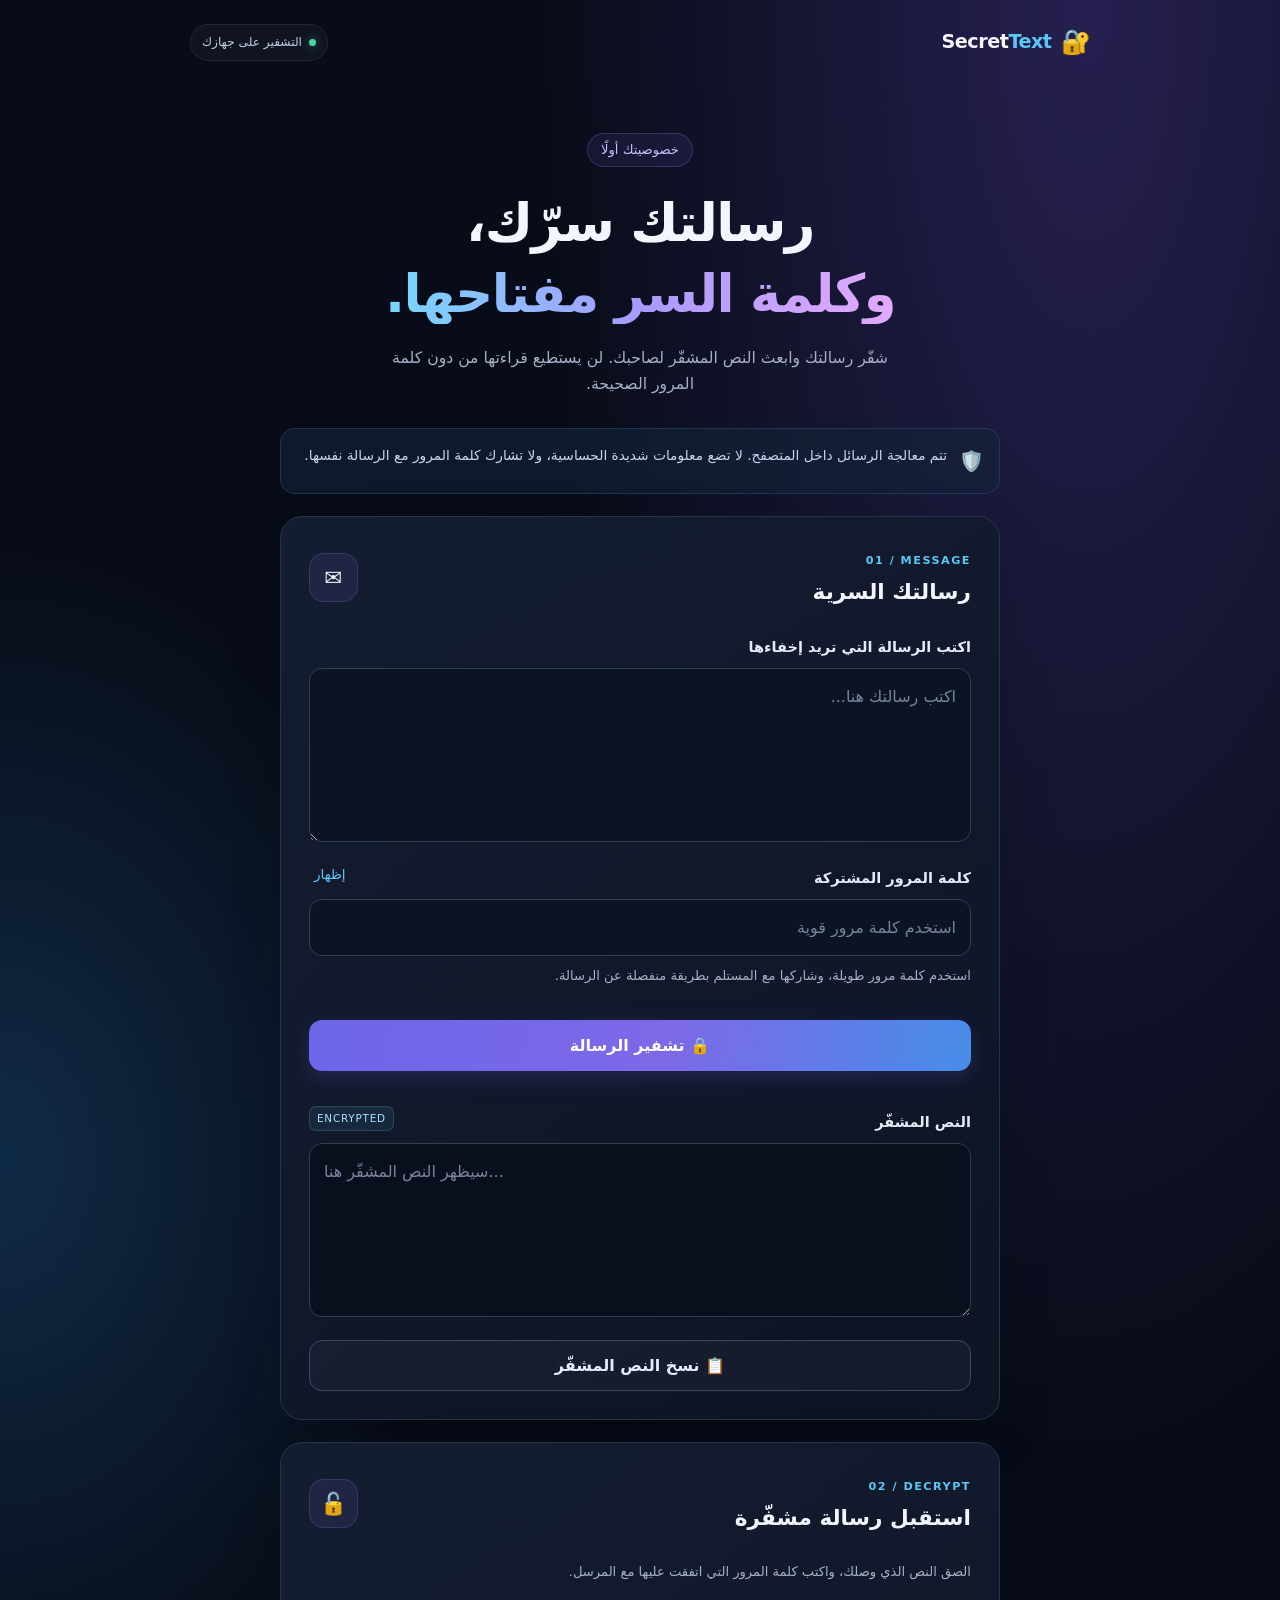
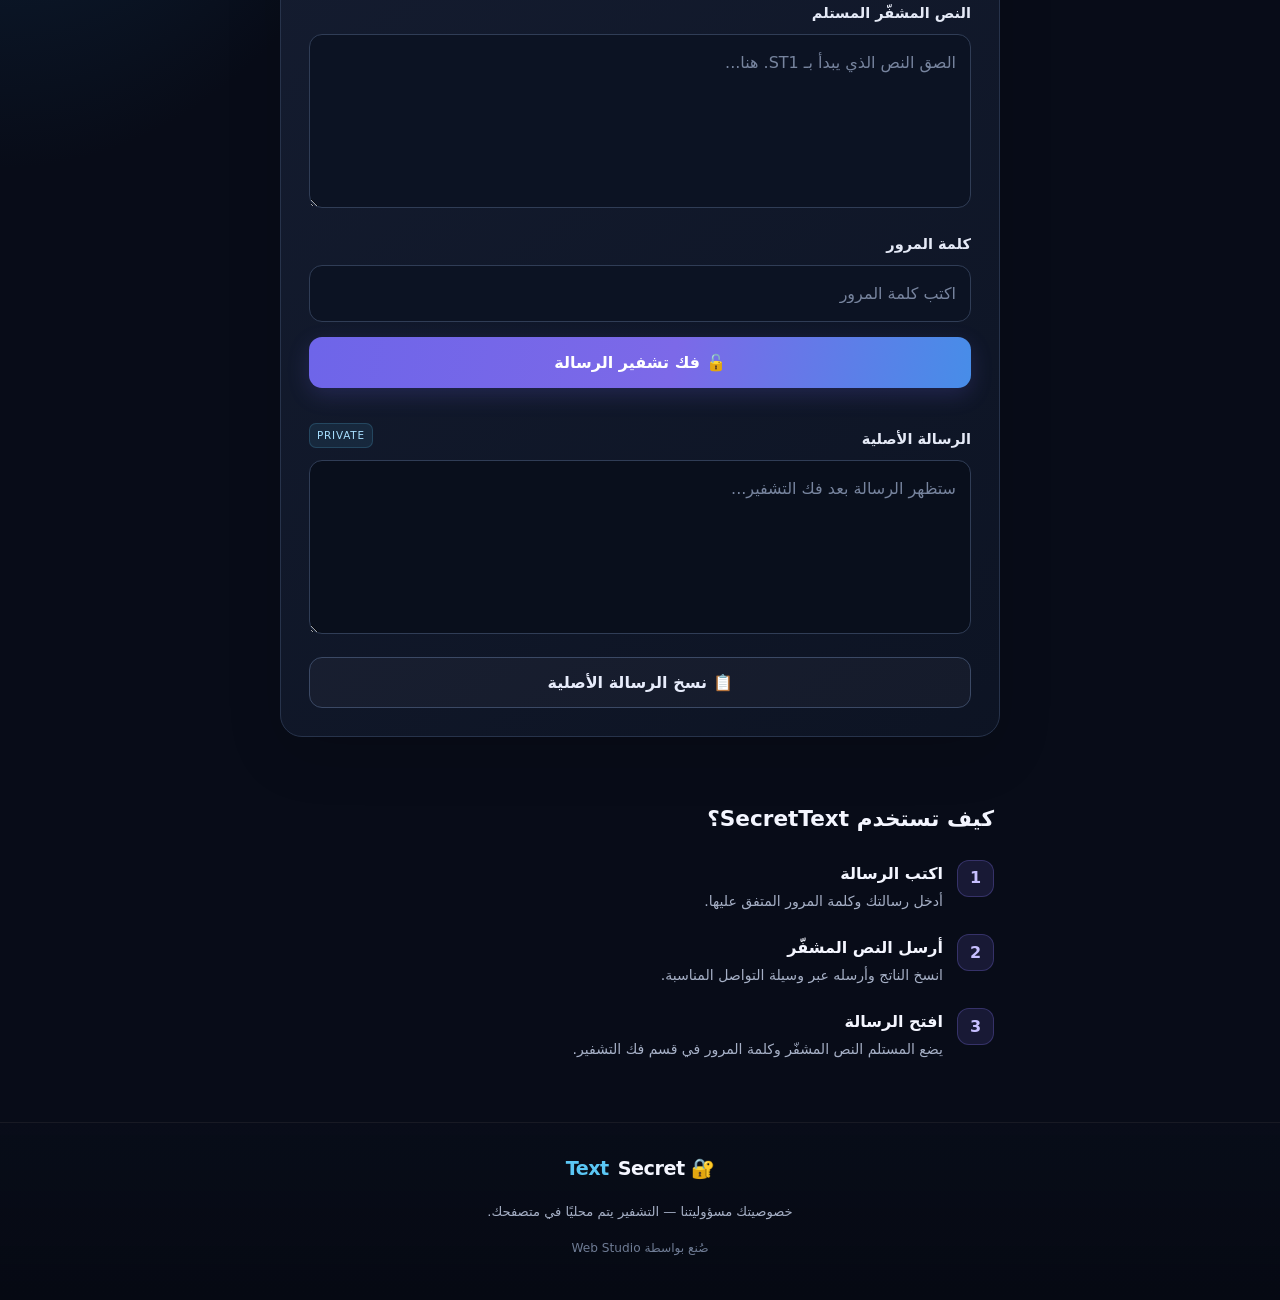
==== index.html @ c4944fab "Upload SecretText website" ====
<!DOCTYPE html>
<html lang="ar" dir="rtl">
<head>
  <meta charset="UTF-8">
  <meta name="viewport" content="width=device-width, initial-scale=1.0">
  <meta name="theme-color" content="#0b1020">
  <meta name="description" content="SecretText - شفّر رسائلك الخاصة وفك تشفيرها بأمان من متصفحك.">
  <title>SecretText | رسائلك في أمان</title>
  <link rel="stylesheet" href="style.css">
</head>
<body>
  <header class="topbar">
    <a class="brand" href="./">
      <span class="brand-icon">🔐</span>
      <span>Secret<span class="accent">Text</span></span>
    </a>
    <span class="secure-label"><span class="dot"></span> التشفير على جهازك</span>
  </header>

  <main class="container">
    <section class="hero">
      <div class="eyebrow">خصوصيتك أولًا</div>
      <h1>رسالتك سرّك،<br><span class="gradient-text">وكلمة السر مفتاحها.</span></h1>
      <p>شفّر رسالتك وابعث النص المشفّر لصاحبك. لن يستطيع قراءتها من دون كلمة المرور الصحيحة.</p>
    </section>

    <div class="notice">
      <span>🛡️</span>
      <p>تتم معالجة الرسائل داخل المتصفح. لا تضع معلومات شديدة الحساسية، ولا تشارك كلمة المرور مع الرسالة نفسها.</p>
    </div>

    <section class="panel">
      <div class="panel-heading">
        <div>
          <span class="section-kicker">01 / MESSAGE</span>
          <h2>رسالتك السرية</h2>
        </div>
        <span class="round-icon">✉</span>
      </div>

      <label for="message">اكتب الرسالة التي تريد إخفاءها</label>
      <textarea id="message" rows="5" placeholder="اكتب رسالتك هنا..."></textarea>

      <div class="field-row">
        <label for="password">كلمة المرور المشتركة</label>
        <button class="text-button" id="togglePassword" type="button">إظهار</button>
      </div>
      <input id="password" type="password" autocomplete="new-password"
        placeholder="استخدم كلمة مرور قوية">

      <p class="hint">استخدم كلمة مرور طويلة، وشاركها مع المستلم بطريقة منفصلة عن الرسالة.</p>

      <button id="encryptBtn" class="primary-button" type="button">
        <span>🔒</span> تشفير الرسالة
      </button>

      <div id="encryptStatus" class="status" role="status" aria-live="polite"></div>

      <div class="result-heading">
        <label for="encryptedOutput">النص المشفّر</label>
        <span class="mini-badge">ENCRYPTED</span>
      </div>
      <textarea id="encryptedOutput" rows="5" readonly
        placeholder="سيظهر النص المشفّر هنا..."></textarea>

      <button id="copyBtn" class="secondary-button" type="button">
        <span>📋</span> نسخ النص المشفّر
      </button>
    </section>

    <section class="panel">
      <div class="panel-heading">
        <div>
          <span class="section-kicker">02 / DECRYPT</span>
          <h2>استقبل رسالة مشفّرة</h2>
        </div>
        <span class="round-icon">🔓</span>
      </div>

      <p class="panel-description">
        الصق النص الذي وصلك، واكتب كلمة المرور التي اتفقت عليها مع المرسل.
      </p>

      <label for="encryptedInput">النص المشفّر المستلم</label>
      <textarea id="encryptedInput" rows="5"
        placeholder="الصق النص الذي يبدأ بـ ST1. هنا..."></textarea>

      <label for="decryptPassword">كلمة المرور</label>
      <input id="decryptPassword" type="password" autocomplete="off"
        placeholder="اكتب كلمة المرور">

      <button id="decryptBtn" class="primary-button" type="button">
        <span>🔓</span> فك تشفير الرسالة
      </button>

      <div id="decryptStatus" class="status" role="status" aria-live="polite"></div>

      <div class="result-heading">
        <label for="decryptedOutput">الرسالة الأصلية</label>
        <span class="mini-badge">PRIVATE</span>
      </div>
      <textarea id="decryptedOutput" rows="5" readonly
        placeholder="ستظهر الرسالة بعد فك التشفير..."></textarea>

      <button id="copyPlainBtn" class="secondary-button" type="button">
        <span>📋</span> نسخ الرسالة الأصلية
      </button>
    </section>

    <section class="steps">
      <h2>كيف تستخدم SecretText؟</h2>
      <div class="step">
        <span class="step-number">1</span>
        <div><strong>اكتب الرسالة</strong><p>أدخل رسالتك وكلمة المرور المتفق عليها.</p></div>
      </div>
      <div class="step">
        <span class="step-number">2</span>
        <div><strong>أرسل النص المشفّر</strong><p>انسخ الناتج وأرسله عبر وسيلة التواصل المناسبة.</p></div>
      </div>
      <div class="step">
        <span class="step-number">3</span>
        <div><strong>افتح الرسالة</strong><p>يضع المستلم النص المشفّر وكلمة المرور في قسم فك التشفير.</p></div>
      </div>
    </section>
  </main>

  <footer class="footer">
    <div class="brand footer-brand">🔐 Secret<span class="accent">Text</span></div>
    <p>خصوصيتك مسؤوليتنا — التشفير يتم محليًا في متصفحك.</p>
    <p class="footer-small">صُنع بواسطة Web Studio</p>
  </footer>

  <script src="app.js"></script>
</body>
</html>
---- style.css ----
:root {
  --bg: #080c18;
  --panel: #11182a;
  --panel2: #0c1323;
  --border: #27334b;
  --text: #f4f6ff;
  --muted: #a6b0c6;
  --accent: #8b7cff;
  --blue: #5bc7f5;
  --green: #48d7a0;
  --danger: #ff7e91;
}

* {
  box-sizing: border-box;
}

html {
  scroll-behavior: smooth;
}

body {
  margin: 0;
  min-height: 100vh;
  color: var(--text);
  background:
    radial-gradient(ellipse at 85% 0%, #252050 0, transparent 34rem),
    radial-gradient(ellipse at 0% 40%, #102b46 0, transparent 28rem),
    var(--bg);
  font-family: system-ui, -apple-system, "Segoe UI", Tahoma, Arial, sans-serif;
  line-height: 1.7;
}

button,
input,
textarea {
  font: inherit;
}

button {
  cursor: pointer;
}

button:focus-visible,
input:focus-visible,
textarea:focus-visible,
.studio-link:focus-visible {
  outline: 2px solid var(--blue);
  outline-offset: 3px;
}

.topbar {
  width: min(100% - 32px, 900px);
  margin: auto;
  padding: 22px 0;
  display: flex;
  justify-content: space-between;
  align-items: center;
  gap: 12px;
}

.brand {
  display: inline-flex;
  align-items: center;
  gap: 9px;
  color: var(--text);
  text-decoration: none;
  font-size: 1.2rem;
  font-weight: 850;
  letter-spacing: -.5px;
}

.brand-icon {
  font-size: 1.5rem;
}

.accent {
  color: var(--blue);
}

.secure-label {
  display: inline-flex;
  align-items: center;
  gap: 7px;
  color: #c1cce1;
  font-size: .76rem;
  background: #ffffff09;
  border: 1px solid #ffffff14;
  border-radius: 30px;
  padding: 7px 11px;
}

.dot {
  width: 7px;
  height: 7px;
  background: var(--green);
  border-radius: 50%;
  box-shadow: 0 0 10px #48d7a080;
}

.container {
  width: min(100% - 32px, 720px);
  margin: auto;
}

.hero {
  text-align: center;
  padding: 48px 0 30px;
}

.eyebrow {
  display: inline-block;
  padding: 5px 13px;
  color: #c6c0ff;
  background: #8b7cff17;
  border: 1px solid #8b7cff40;
  border-radius: 30px;
  font-size: .82rem;
  margin-bottom: 12px;
}

.hero h1 {
  margin: 8px 0 15px;
  font-size: clamp(2rem, 8vw, 3.3rem);
  line-height: 1.35;
  letter-spacing: -1.5px;
}

.gradient-text {
  background: linear-gradient(90deg, #76d8ff, #a99aff, #e3a9ff);
  -webkit-background-clip: text;
  background-clip: text;
  color: transparent;
}

.hero > p {
  max-width: 510px;
  margin: auto;
  color: var(--muted);
  font-size: .98rem;
}

.notice {
  display: flex;
  align-items: flex-start;
  gap: 12px;
  margin: 0 0 22px;
  padding: 15px;
  background: #14243a99;
  border: 1px solid #31517480;
  border-radius: 15px;
}

.notice > span {
  font-size: 1.25rem;
}

.notice p {
  margin: 0;
  color: #c7d7ee;
  font-size: .86rem;
}

.panel {
  margin: 0 0 22px;
  padding: clamp(18px, 5vw, 28px);
  border: 1px solid var(--border);
  border-radius: 22px;
  background: linear-gradient(145deg, #151d31f5, #0d1424f5);
  box-shadow: 0 18px 55px #00000022;
}

.panel-heading {
  display: flex;
  justify-content: space-between;
  align-items: center;
  gap: 15px;
  margin-bottom: 24px;
}

.section-kicker {
  color: var(--blue);
  font-size: .7rem;
  font-weight: 800;
  letter-spacing: 1.5px;
  direction: ltr;
  display: inline-block;
}

.panel h2 {
  font-size: 1.35rem;
  margin: 2px 0 0;
}

.round-icon {
  width: 49px;
  height: 49px;
  flex: 0 0 49px;
  display: grid;
  place-items: center;
  border-radius: 15px;
  background: #8b7cff18;
  border: 1px solid #8b7cff38;
  font-size: 1.35rem;
}

label {
  display: block;
  color: #e5eaf7;
  font-weight: 700;
  font-size: .91rem;
  margin: 16px 0 8px;
}

textarea,
input {
  width: 100%;
  color: var(--text);
  background: var(--panel2);
  border: 1px solid #303d56;
  border-radius: 13px;
  padding: 14px;
  transition: border-color .2s, box-shadow .2s;
}

textarea {
  resize: vertical;
  min-height: 115px;
  line-height: 1.8;
}

textarea:focus,
input:focus {
  outline: none;
  border-color: var(--accent);
  box-shadow: 0 0 0 3px #8b7cff18;
}

textarea::placeholder,
input::placeholder {
  color: #77849e;
}

textarea[readonly] {
  background: #090f1c;
  direction: ltr;
  text-align: left;
  overflow-wrap: anywhere;
  word-break: break-all;
}

#decryptedOutput {
  direction: rtl;
  text-align: right;
  word-break: normal;
}

.field-row,
.result-heading {
  display: flex;
  justify-content: space-between;
  align-items: center;
  gap: 10px;
}

.field-row label,
.result-heading label {
  margin-bottom: 8px;
}

.text-button {
  border: 0;
  background: transparent;
  color: var(--blue);
  padding: 5px;
  font-size: .85rem;
}

.hint,
.panel-description {
  color: var(--muted);
  font-size: .82rem;
  margin: 9px 0 18px;
}

.primary-button,
.secondary-button {
  width: 100%;
  min-height: 51px;
  border-radius: 13px;
  font-weight: 800;
  margin-top: 15px;
  transition: transform .15s, opacity .15s, border-color .15s;
}

.primary-button {
  border: 0;
  color: #fff;
  background: linear-gradient(100deg, #6e65e9, #7c69e8 55%, #478de8);
  box-shadow: 0 7px 22px #6e65e933;
}

.secondary-button {
  background: #ffffff08;
  color: #e7ecfb;
  border: 1px solid #3b4965;
}

.primary-button:hover,
.secondary-button:hover {
  transform: translateY(-1px);
}

.primary-button:disabled,
.secondary-button:disabled {
  opacity: .55;
  cursor: wait;
  transform: none;
}

.result-heading {
  margin-top: 23px;
}

.mini-badge {
  color: #a7dfff;
  background: #5bc7f518;
  border: 1px solid #5bc7f530;
  border-radius: 7px;
  padding: 3px 7px;
  font-size: .65rem;
  letter-spacing: .8px;
  direction: ltr;
}

.status {
  display: none;
  margin-top: 12px;
  padding: 10px 12px;
  border-radius: 10px;
  font-size: .86rem;
  overflow-wrap: anywhere;
}

.status.show {
  display: block;
}

.status.success {
  color: #9cf0cb;
  background: #48d7a013;
  border: 1px solid #48d7a044;
}

.status.error {
  color: #ffb0bc;
  background: #ff7e9110;
  border: 1px solid #ff7e9144;
}

.status.info {
  color: #b8dfff;
  background: #5bc7f510;
  border: 1px solid #5bc7f533;
}

.steps {
  padding: 24px 6px 40px;
}

.steps h2 {
  font-size: 1.35rem;
  margin-bottom: 22px;
}

.step {
  display: flex;
  align-items: flex-start;
  gap: 14px;
  margin-bottom: 20px;
}

.step-number {
  width: 37px;
  height: 37px;
  display: grid;
  place-items: center;
  flex: 0 0 37px;
  border-radius: 12px;
  background: #8b7cff20;
  border: 1px solid #8b7cff42;
  color: #c7bfff;
  font-weight: 900;
}

.step strong {
  display: block;
  margin-bottom: 3px;
}

.step p {
  margin: 0;
  color: var(--muted);
  font-size: .88rem;
}

/* Footer */
.footer {
  border-top: 1px solid #ffffff12;
  text-align: center;
  padding: 30px 16px 35px;
  background: linear-gradient(180deg, #080d19cc, #060913);
}

.footer-brand {
  justify-content: center;
  margin-bottom: 8px;
}

.footer p {
  margin: 7px 0;
  color: var(--muted);
  font-size: .82rem;
}

.footer .footer-small {
  color: #6f7c95;
  font-size: .76rem;
  margin-top: 15px;
}

/* Web Studio link */
.studio-link {
  display: inline-flex;
  align-items: center;
  justify-content: center;
  flex-wrap: wrap;
  gap: 9px;
  margin: 16px auto 8px;
  padding: 12px 19px;
  max-width: 100%;
  border: 1px solid #8b7cff55;
  border-radius: 14px;
  background:
    linear-gradient(110deg, #8b7cff18, #5bc7f518);
  color: #dce9ff;
  text-decoration: none;
  font-size: .88rem;
  box-shadow: 0 5px 22px #5bc7f50a;
  transition:
    border-color .2s ease,
    background .2s ease,
    box-shadow .2s ease,
    transform .2s ease;
}

.studio-link strong {
  color: #78d8ff;
  letter-spacing: .3px;
  font-weight: 850;
}

.studio-icon {
  color: #c0b5ff;
  font-size: 1.2rem;
}

.external-icon {
  color: #78d8ff;
  font-size: 1rem;
  transition: transform .2s ease;
}

.studio-link:hover {
  border-color: #78d8ff;
  background:
    linear-gradient(110deg, #8b7cff30, #5bc7f530);
  box-shadow: 0 7px 25px #5bc7f51a;
  transform: translateY(-2px);
}

.studio-link:hover .external-icon {
  transform: translate(2px, -2px);
}

@media (max-width: 420px) {
  .topbar,
  .container {
    width: calc(100% - 22px);
  }

  .topbar {
    padding: 16px 0;
  }

  .secure-label {
    font-size: .68rem;
    padding: 6px 8px;
  }

  .hero {
    padding-top: 35px;
  }

  .panel {
    border-radius: 17px;
    padding: 17px 14px;
  }

  .studio-link {
    gap: 7px;
    padding: 11px 13px;
    font-size: .82rem;
  }
}

@media (prefers-reduced-motion: reduce) {
  *,
  *::before,
  *::after {
    scroll-behavior: auto !important;
    transition-duration: .01ms !important;
  }
}
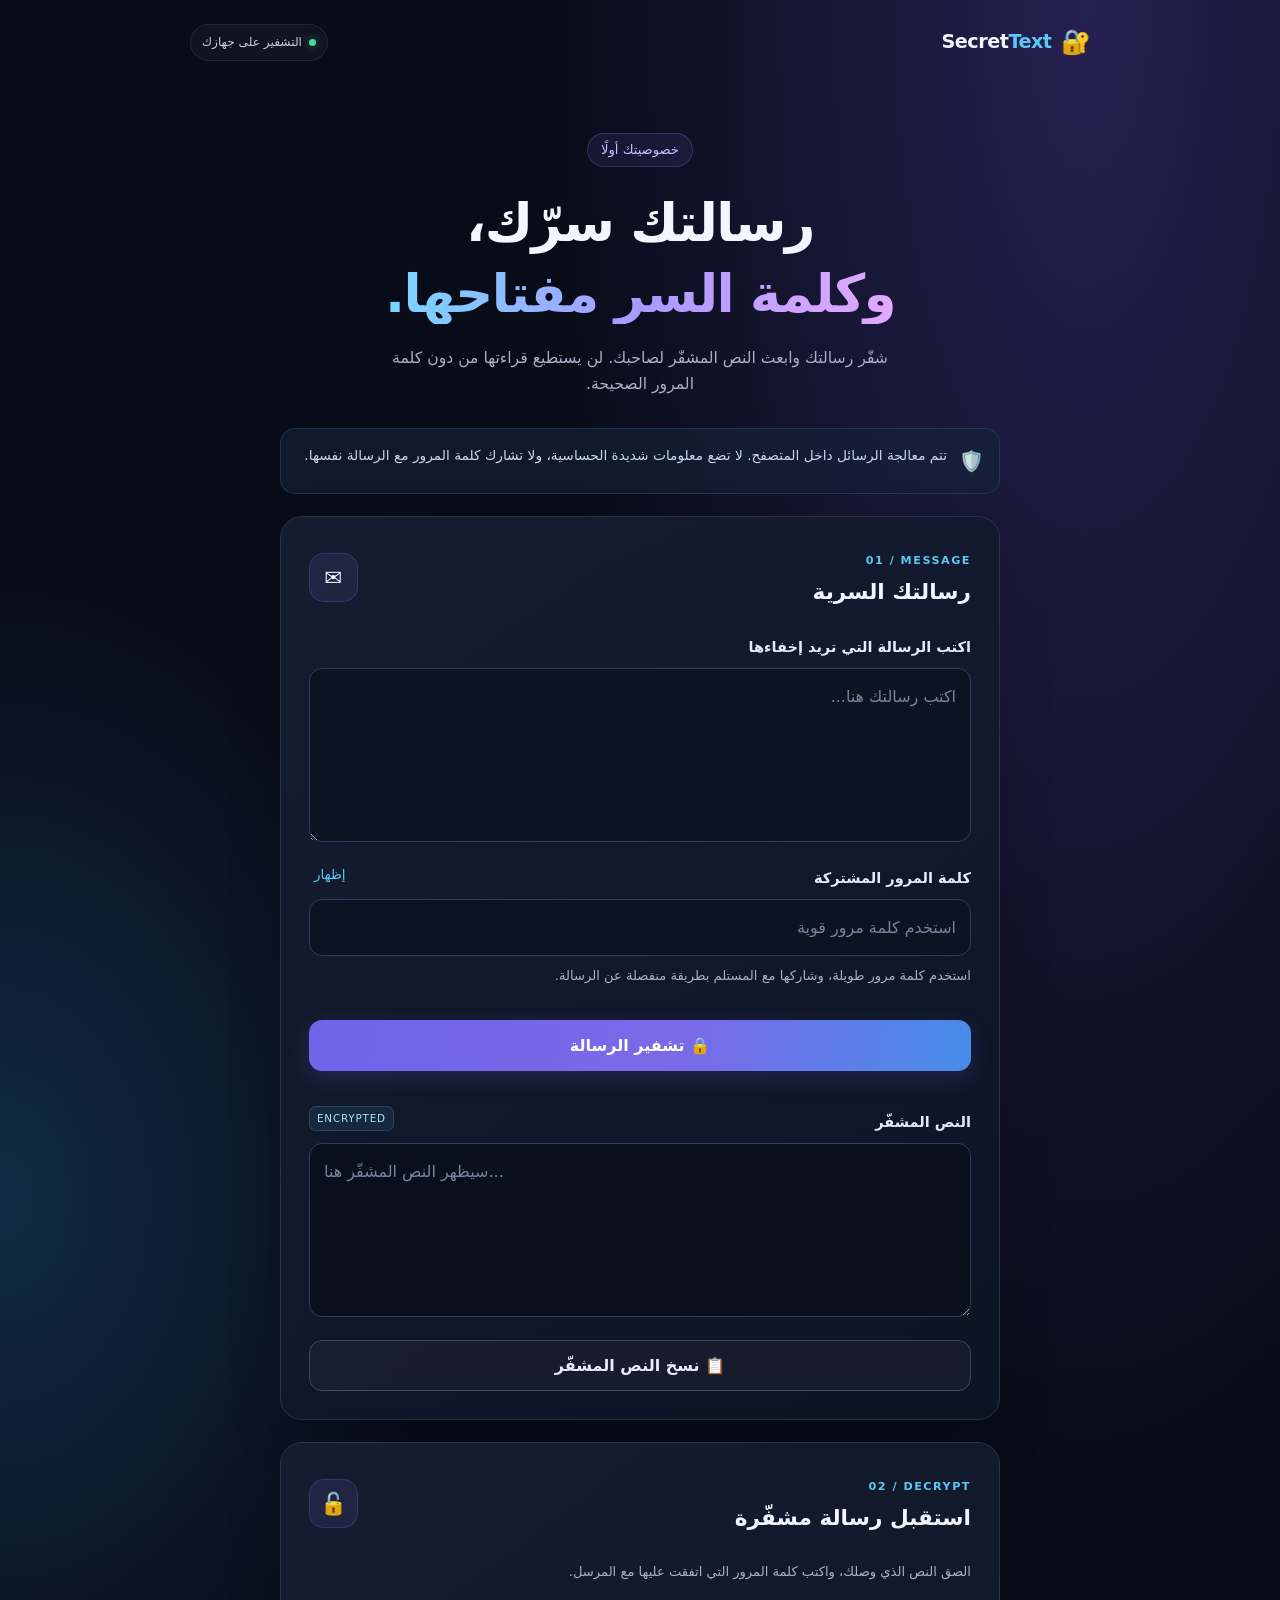
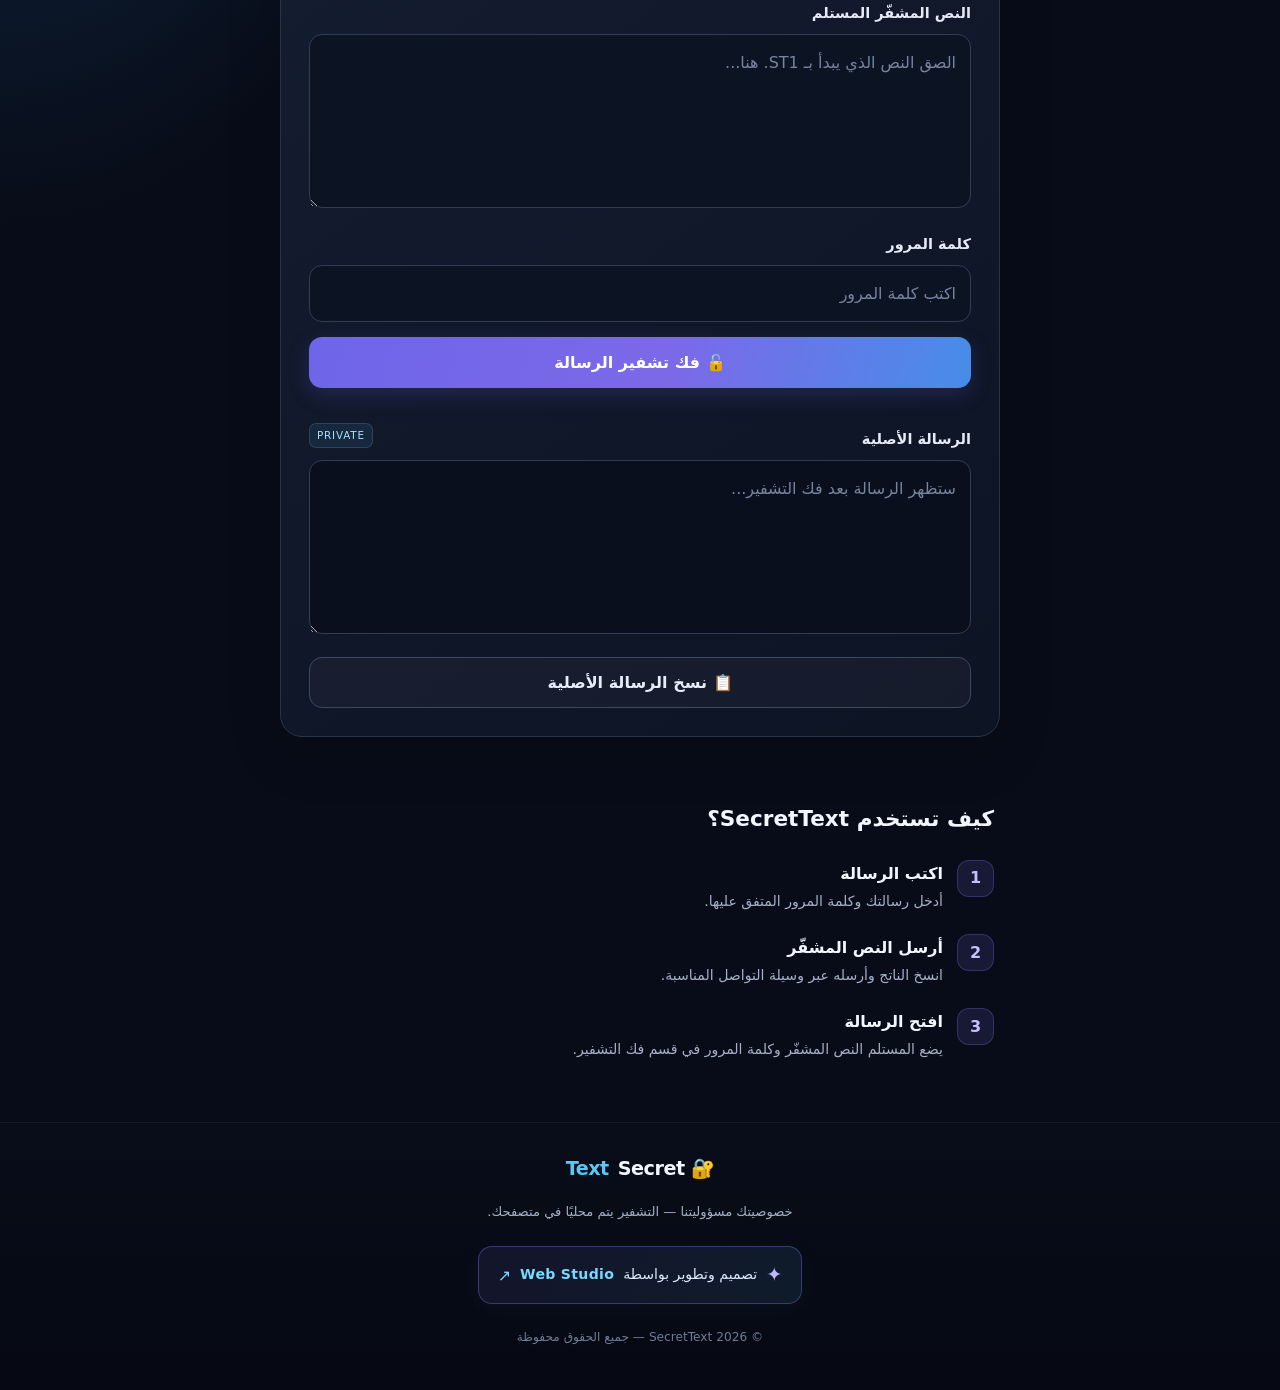
==== commit a840501a: "Update SecretText website" ====
--- a/index.html
+++ b/index.html
@@ -125,12 +125,27 @@
     </section>
   </main>
 
-  <footer class="footer">
-    <div class="brand footer-brand">🔐 Secret<span class="accent">Text</span></div>
-    <p>خصوصيتك مسؤوليتنا — التشفير يتم محليًا في متصفحك.</p>
-    <p class="footer-small">صُنع بواسطة Web Studio</p>
-  </footer>
 
-  <script src="app.js"></script>
-</body>
-</html>
+<footer class="footer">
+  <div class="brand footer-brand">
+    🔐 Secret<span class="accent">Text</span>
+  </div>
+
+  <p>خصوصيتك مسؤوليتنا — التشفير يتم محليًا في متصفحك.</p>
+
+  <a
+    class="studio-link"
+    href="https://webstudio2026.vercel.app/#"
+    target="_blank"
+    rel="noopener noreferrer"
+    aria-label="زيارة موقع Web Studio"
+  >
+    <span class="studio-icon">✦</span>
+    تصميم وتطوير بواسطة
+    <strong>Web Studio</strong>
+    <span class="external-icon">↗</span>
+  </a>
+
+  <p class="footer-small">© 2026 SecretText — جميع الحقوق محفوظة</p>
+</footer>
+
